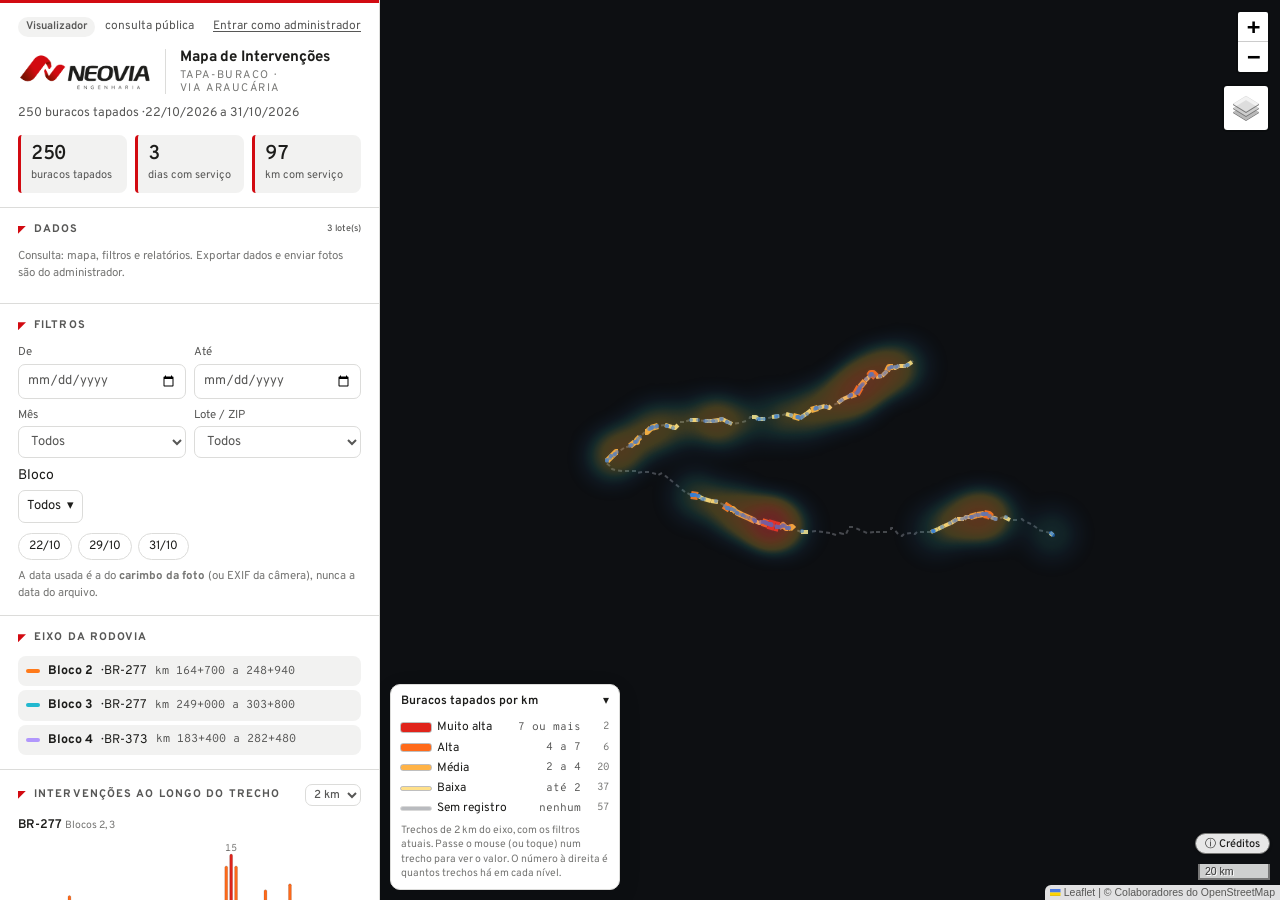
==== index.html @ d88ce9df "Mapa de Intervenções: identidade visual Neovia" ====
<!doctype html>
<html lang="pt-BR">
<head>
<meta charset="utf-8">
<meta name="viewport" content="width=device-width, initial-scale=1, viewport-fit=cover">
<title>Mapa de Intervenções · Neovia Engenharia</title>
<link rel="preconnect" href="https://fonts.googleapis.com">
<link href="https://fonts.googleapis.com/css2?family=Overpass:wght@300;400;600;700;800&family=Overpass+Mono:wght@400;600&display=swap" rel="stylesheet">
<link rel="icon" type="image/png" sizes="32x32" href="recursos/marca/favicon-32.png">
<link rel="apple-touch-icon" href="recursos/marca/favicon-180.png">
<meta name="theme-color" content="#D20A11">
<link rel="stylesheet" href="recursos/leaflet.css">
<link rel="stylesheet" href="recursos/relatorio.css?v=18257045feeb">
<link rel="stylesheet" href="recursos/web.css?v=18257045feeb">
<link rel="stylesheet" href="recursos/marca.css?v=18257045feeb">
</head>
<body data-papel="visualizador">
<div class="app">
  <aside id="painel">
    <div class="head" id="cabecalho">
      <div class="conta"><span class="papel">Visualizador</span><span class="quem">consulta pública</span><a href="admin.html">Entrar como administrador</a></div>
      <div class="marca-topo">
      <img class="marca-logo marca-claro" src="recursos/marca/neovia-logo.png" alt="Neovia Engenharia" width="133" height="38">
      <img class="marca-logo marca-escuro" src="recursos/marca/neovia-logo-negativo.png" alt="Neovia Engenharia" width="122" height="38">
        <span class="marca-sep" aria-hidden="true"></span>
        <h1 class="marca-produto">Mapa de Intervenções<small>Tapa-buraco · Via Araucária</small></h1>
      </div>
      <p id="sub">Carregando dados…</p>
      <div class="kpis">
        
        <div class="kpi"><b id="kInt">–</b><span>buracos tapados</span></div>
        <div class="kpi"><b id="kDias">–</b><span>dias com serviço</span></div>
        <div class="kpi"><b id="kKm">–</b><span>km com serviço</span></div>
        
      </div>
    </div>

    <section>
      <h2>Dados <small id="lotesInfo"></small></h2>
      <div class="row">
        <p class="hint" style="margin:0">Consulta: mapa, filtros e relatórios. Exportar dados e enviar fotos são do administrador.</p>
      </div>
      <p class="hint" id="procInfo"></p>
    </section>

    <section>
      <h2>Filtros</h2>
      <div class="row">
        <label class="f">De<input type="date" id="fDe"></label>
        <label class="f">Até<input type="date" id="fAte"></label>
      </div>
      <div class="row">
        <label class="f">Mês<select id="fMes"><option value="">Todos</option></select></label>
        <label class="f">Lote / ZIP<select id="fLote"><option value="">Todos</option></select></label>
      </div>
      <div class="row">
        <div class="f">Bloco
          <div class="multi" id="fBlocos">
            <button type="button" class="multi-btn" id="fBlocosBtn" aria-haspopup="true" aria-expanded="false" aria-controls="fBlocosMenu">
              <span class="multi-val" id="fBlocosVal">Todos</span><span aria-hidden="true">▾</span></button>
            <div class="multi-menu" id="fBlocosMenu" role="group" aria-label="Blocos" hidden></div>
          </div>
        </div>
      </div>
      <div class="row" style="margin-top:10px"><div class="chips" id="dias"></div></div>
      <p class="hint">A data usada é a do <b>carimbo da foto</b> (ou EXIF da câmera), nunca a data do arquivo.</p>
    </section>

    

    <section>
      <h2>Eixo da rodovia</h2>
      <div class="list" id="blocosList" style="max-height:none;gap:4px"></div>
      
    </section>

    <section>
      <h2>Intervenções ao longo do trecho <small><select id="binKm" style="width:auto;padding:2px 4px;font-size:11.5px"><option value="1">1 km</option><option value="2" selected>2 km</option><option value="5">5 km</option></select></small></h2>
      <div class="chart" id="chKm"></div>
      <p class="hint" id="chKmNota"></p>
      <div class="det" id="detTrecho" role="region" aria-label="Detalhes do intervalo selecionado" hidden></div>
    </section>

    <section>
      <h2>Por dia</h2>
      <div class="chart" id="chDia"></div>
    </section>

    

    <div class="foot">Retrato dos dados de 07/11/2026. 
      Cada ponto é um buraco tapado; o calor mostra onde houve mais intervenções.
      
      <details class="creditos">
        <summary>Créditos e fontes</summary>
        <ul>
          <li>Mapa de ruas: © <a href="https://www.openstreetmap.org/copyright" target="_blank" rel="noopener">Colaboradores do OpenStreetMap</a> (ODbL)</li>
          <li>Imagens de satélite: <a href="https://www.esri.com/" target="_blank" rel="noopener">Esri</a> — Esri, Maxar, Earthstar Geographics e comunidade GIS</li>
          <li>Mapa interativo: <a href="https://leafletjs.com/" target="_blank" rel="noopener">Leaflet</a> (BSD-2) e Leaflet.heat (MIT)</li>
          <li>Fontes: Overpass e Overpass Mono (SIL Open Font License)</li>
          <li>Eixo e estacas: KMZ dos Blocos 2, 3 e 4</li>
          <li>Marca: Neovia Engenharia — Manual Básico de Marca NE-0001</li>
        </ul>
      </details>
    </div>
  </aside>
  <div id="map"></div>
</div>
<div class="lightbox" id="lb"><img alt=""></div>
<div class="toast" id="toast"></div>
<script src="recursos/leaflet.js"></script>
<script src="recursos/leaflet-heat.js"></script>
<script src="dados.js?v=18257045feeb"></script>
<script src="firebase-config.js?v=18257045feeb"></script>
<script src="recursos/ajustes.js?v=18257045feeb"></script>
<script src="recursos/relatorio.js?v=18257045feeb"></script>
</body>
</html>
---- recursos/leaflet.css ----
/* required styles */

.leaflet-pane,
.leaflet-tile,
.leaflet-marker-icon,
.leaflet-marker-shadow,
.leaflet-tile-container,
.leaflet-pane > svg,
.leaflet-pane > canvas,
.leaflet-zoom-box,
.leaflet-image-layer,
.leaflet-layer {
	position: absolute;
	left: 0;
	top: 0;
	}
.leaflet-container {
	overflow: hidden;
	}
.leaflet-tile,
.leaflet-marker-icon,
.leaflet-marker-shadow {
	-webkit-user-select: none;
	   -moz-user-select: none;
	        user-select: none;
	  -webkit-user-drag: none;
	}
/* Prevents IE11 from highlighting tiles in blue */
.leaflet-tile::selection {
	background: transparent;
}
/* Safari renders non-retina tile on retina better with this, but Chrome is worse */
.leaflet-safari .leaflet-tile {
	image-rendering: -webkit-optimize-contrast;
	}
/* hack that prevents hw layers "stretching" when loading new tiles */
.leaflet-safari .leaflet-tile-container {
	width: 1600px;
	height: 1600px;
	-webkit-transform-origin: 0 0;
	}
.leaflet-marker-icon,
.leaflet-marker-shadow {
	display: block;
	}
/* .leaflet-container svg: reset svg max-width decleration shipped in Joomla! (joomla.org) 3.x */
/* .leaflet-container img: map is broken in FF if you have max-width: 100% on tiles */
.leaflet-container .leaflet-overlay-pane svg {
	max-width: none !important;
	max-height: none !important;
	}
.leaflet-container .leaflet-marker-pane img,
.leaflet-container .leaflet-shadow-pane img,
.leaflet-container .leaflet-tile-pane img,
.leaflet-container img.leaflet-image-layer,
.leaflet-container .leaflet-tile {
	max-width: none !important;
	max-height: none !important;
	width: auto;
	padding: 0;
	}

.leaflet-container img.leaflet-tile {
	/* See: https://bugs.chromium.org/p/chromium/issues/detail?id=600120 */
	mix-blend-mode: plus-lighter;
}

.leaflet-container.leaflet-touch-zoom {
	-ms-touch-action: pan-x pan-y;
	touch-action: pan-x pan-y;
	}
.leaflet-container.leaflet-touch-drag {
	-ms-touch-action: pinch-zoom;
	/* Fallback for FF which doesn't support pinch-zoom */
	touch-action: none;
	touch-action: pinch-zoom;
}
.leaflet-container.leaflet-touch-drag.leaflet-touch-zoom {
	-ms-touch-action: none;
	touch-action: none;
}
.leaflet-container {
	-webkit-tap-highlight-color: transparent;
}
.leaflet-container a {
	-webkit-tap-highlight-color: rgba(51, 181, 229, 0.4);
}
.leaflet-tile {
	filter: inherit;
	visibility: hidden;
	}
.leaflet-tile-loaded {
	visibility: inherit;
	}
.leaflet-zoom-box {
	width: 0;
	height: 0;
	-moz-box-sizing: border-box;
	     box-sizing: border-box;
	z-index: 800;
	}
/* workaround for https://bugzilla.mozilla.org/show_bug.cgi?id=888319 */
.leaflet-overlay-pane svg {
	-moz-user-select: none;
	}

.leaflet-pane         { z-index: 400; }

.leaflet-tile-pane    { z-index: 200; }
.leaflet-overlay-pane { z-index: 400; }
.leaflet-shadow-pane  { z-index: 500; }
.leaflet-marker-pane  { z-index: 600; }
.leaflet-tooltip-pane   { z-index: 650; }
.leaflet-popup-pane   { z-index: 700; }

.leaflet-map-pane canvas { z-index: 100; }
.leaflet-map-pane svg    { z-index: 200; }

.leaflet-vml-shape {
	width: 1px;
	height: 1px;
	}
.lvml {
	behavior: url(#default#VML);
	display: inline-block;
	position: absolute;
	}


/* control positioning */

.leaflet-control {
	position: relative;
	z-index: 800;
	pointer-events: visiblePainted; /* IE 9-10 doesn't have auto */
	pointer-events: auto;
	}
.leaflet-top,
.leaflet-bottom {
	position: absolute;
	z-index: 1000;
	pointer-events: none;
	}
.leaflet-top {
	top: 0;
	}
.leaflet-right {
	right: 0;
	}
.leaflet-bottom {
	bottom: 0;
	}
.leaflet-left {
	left: 0;
	}
.leaflet-control {
	float: left;
	clear: both;
	}
.leaflet-right .leaflet-control {
	float: right;
	}
.leaflet-top .leaflet-control {
	margin-top: 10px;
	}
.leaflet-bottom .leaflet-control {
	margin-bottom: 10px;
	}
.leaflet-left .leaflet-control {
	margin-left: 10px;
	}
.leaflet-right .leaflet-control {
	margin-right: 10px;
	}


/* zoom and fade animations */

.leaflet-fade-anim .leaflet-popup {
	opacity: 0;
	-webkit-transition: opacity 0.2s linear;
	   -moz-transition: opacity 0.2s linear;
	        transition: opacity 0.2s linear;
	}
.leaflet-fade-anim .leaflet-map-pane .leaflet-popup {
	opacity: 1;
	}
.leaflet-zoom-animated {
	-webkit-transform-origin: 0 0;
	    -ms-transform-origin: 0 0;
	        transform-origin: 0 0;
	}
svg.leaflet-zoom-animated {
	will-change: transform;
}

.leaflet-zoom-anim .leaflet-zoom-animated {
	-webkit-transition: -webkit-transform 0.25s cubic-bezier(0,0,0.25,1);
	   -moz-transition:    -moz-transform 0.25s cubic-bezier(0,0,0.25,1);
	        transition:         transform 0.25s cubic-bezier(0,0,0.25,1);
	}
.leaflet-zoom-anim .leaflet-tile,
.leaflet-pan-anim .leaflet-tile {
	-webkit-transition: none;
	   -moz-transition: none;
	        transition: none;
	}

.leaflet-zoom-anim .leaflet-zoom-hide {
	visibility: hidden;
	}


/* cursors */

.leaflet-interactive {
	cursor: pointer;
	}
.leaflet-grab {
	cursor: -webkit-grab;
	cursor:    -moz-grab;
	cursor:         grab;
	}
.leaflet-crosshair,
.leaflet-crosshair .leaflet-interactive {
	cursor: crosshair;
	}
.leaflet-popup-pane,
.leaflet-control {
	cursor: auto;
	}
.leaflet-dragging .leaflet-grab,
.leaflet-dragging .leaflet-grab .leaflet-interactive,
.leaflet-dragging .leaflet-marker-draggable {
	cursor: move;
	cursor: -webkit-grabbing;
	cursor:    -moz-grabbing;
	cursor:         grabbing;
	}

/* marker & overlays interactivity */
.leaflet-marker-icon,
.leaflet-marker-shadow,
.leaflet-image-layer,
.leaflet-pane > svg path,
.leaflet-tile-container {
	pointer-events: none;
	}

.leaflet-marker-icon.leaflet-interactive,
.leaflet-image-layer.leaflet-interactive,
.leaflet-pane > svg path.leaflet-interactive,
svg.leaflet-image-layer.leaflet-interactive path {
	pointer-events: visiblePainted; /* IE 9-10 doesn't have auto */
	pointer-events: auto;
	}

/* visual tweaks */

.leaflet-container {
	background: #ddd;
	outline-offset: 1px;
	}
.leaflet-container a {
	color: #0078A8;
	}
.leaflet-zoom-box {
	border: 2px dotted #38f;
	background: rgba(255,255,255,0.5);
	}


/* general typography */
.leaflet-container {
	font-family: "Helvetica Neue", Arial, Helvetica, sans-serif;
	font-size: 12px;
	font-size: 0.75rem;
	line-height: 1.5;
	}


/* general toolbar styles */

.leaflet-bar {
	box-shadow: 0 1px 5px rgba(0,0,0,0.65);
	border-radius: 4px;
	}
.leaflet-bar a {
	background-color: #fff;
	border-bottom: 1px solid #ccc;
	width: 26px;
	height: 26px;
	line-height: 26px;
	display: block;
	text-align: center;
	text-decoration: none;
	color: black;
	}
.leaflet-bar a,
.leaflet-control-layers-toggle {
	background-position: 50% 50%;
	background-repeat: no-repeat;
	display: block;
	}
.leaflet-bar a:hover,
.leaflet-bar a:focus {
	background-color: #f4f4f4;
	}
.leaflet-bar a:first-child {
	border-top-left-radius: 4px;
	border-top-right-radius: 4px;
	}
.leaflet-bar a:last-child {
	border-bottom-left-radius: 4px;
	border-bottom-right-radius: 4px;
	border-bottom: none;
	}
.leaflet-bar a.leaflet-disabled {
	cursor: default;
	background-color: #f4f4f4;
	color: #bbb;
	}

.leaflet-touch .leaflet-bar a {
	width: 30px;
	height: 30px;
	line-height: 30px;
	}
.leaflet-touch .leaflet-bar a:first-child {
	border-top-left-radius: 2px;
	border-top-right-radius: 2px;
	}
.leaflet-touch .leaflet-bar a:last-child {
	border-bottom-left-radius: 2px;
	border-bottom-right-radius: 2px;
	}

/* zoom control */

.leaflet-control-zoom-in,
.leaflet-control-zoom-out {
	font: bold 18px 'Lucida Console', Monaco, monospace;
	text-indent: 1px;
	}

.leaflet-touch .leaflet-control-zoom-in, .leaflet-touch .leaflet-control-zoom-out  {
	font-size: 22px;
	}


/* layers control */

.leaflet-control-layers {
	box-shadow: 0 1px 5px rgba(0,0,0,0.4);
	background: #fff;
	border-radius: 5px;
	}
.leaflet-control-layers-toggle {
	background-image: url(images/layers.png);
	width: 36px;
	height: 36px;
	}
.leaflet-retina .leaflet-control-layers-toggle {
	background-image: url(images/layers-2x.png);
	background-size: 26px 26px;
	}
.leaflet-touch .leaflet-control-layers-toggle {
	width: 44px;
	height: 44px;
	}
.leaflet-control-layers .leaflet-control-layers-list,
.leaflet-control-layers-expanded .leaflet-control-layers-toggle {
	display: none;
	}
.leaflet-control-layers-expanded .leaflet-control-layers-list {
	display: block;
	position: relative;
	}
.leaflet-control-layers-expanded {
	padding: 6px 10px 6px 6px;
	color: #333;
	background: #fff;
	}
.leaflet-control-layers-scrollbar {
	overflow-y: scroll;
	overflow-x: hidden;
	padding-right: 5px;
	}
.leaflet-control-layers-selector {
	margin-top: 2px;
	position: relative;
	top: 1px;
	}
.leaflet-control-layers label {
	display: block;
	font-size: 13px;
	font-size: 1.08333em;
	}
.leaflet-control-layers-separator {
	height: 0;
	border-top: 1px solid #ddd;
	margin: 5px -10px 5px -6px;
	}

/* Default icon URLs */
.leaflet-default-icon-path { /* used only in path-guessing heuristic, see L.Icon.Default */
	background-image: url(images/marker-icon.png);
	}


/* attribution and scale controls */

.leaflet-container .leaflet-control-attribution {
	background: #fff;
	background: rgba(255, 255, 255, 0.8);
	margin: 0;
	}
.leaflet-control-attribution,
.leaflet-control-scale-line {
	padding: 0 5px;
	color: #333;
	line-height: 1.4;
	}
.leaflet-control-attribution a {
	text-decoration: none;
	}
.leaflet-control-attribution a:hover,
.leaflet-control-attribution a:focus {
	text-decoration: underline;
	}
.leaflet-attribution-flag {
	display: inline !important;
	vertical-align: baseline !important;
	width: 1em;
	height: 0.6669em;
	}
.leaflet-left .leaflet-control-scale {
	margin-left: 5px;
	}
.leaflet-bottom .leaflet-control-scale {
	margin-bottom: 5px;
	}
.leaflet-control-scale-line {
	border: 2px solid #777;
	border-top: none;
	line-height: 1.1;
	padding: 2px 5px 1px;
	white-space: nowrap;
	-moz-box-sizing: border-box;
	     box-sizing: border-box;
	background: rgba(255, 255, 255, 0.8);
	text-shadow: 1px 1px #fff;
	}
.leaflet-control-scale-line:not(:first-child) {
	border-top: 2px solid #777;
	border-bottom: none;
	margin-top: -2px;
	}
.leaflet-control-scale-line:not(:first-child):not(:last-child) {
	border-bottom: 2px solid #777;
	}

.leaflet-touch .leaflet-control-attribution,
.leaflet-touch .leaflet-control-layers,
.leaflet-touch .leaflet-bar {
	box-shadow: none;
	}
.leaflet-touch .leaflet-control-layers,
.leaflet-touch .leaflet-bar {
	border: 2px solid rgba(0,0,0,0.2);
	background-clip: padding-box;
	}


/* popup */

.leaflet-popup {
	position: absolute;
	text-align: center;
	margin-bottom: 20px;
	}
.leaflet-popup-content-wrapper {
	padding: 1px;
	text-align: left;
	border-radius: 12px;
	}
.leaflet-popup-content {
	margin: 13px 24px 13px 20px;
	line-height: 1.3;
	font-size: 13px;
	font-size: 1.08333em;
	min-height: 1px;
	}
.leaflet-popup-content p {
	margin: 17px 0;
	margin: 1.3em 0;
	}
.leaflet-popup-tip-container {
	width: 40px;
	height: 20px;
	position: absolute;
	left: 50%;
	margin-top: -1px;
	margin-left: -20px;
	overflow: hidden;
	pointer-events: none;
	}
.leaflet-popup-tip {
	width: 17px;
	height: 17px;
	padding: 1px;

	margin: -10px auto 0;
	pointer-events: auto;

	-webkit-transform: rotate(45deg);
	   -moz-transform: rotate(45deg);
	    -ms-transform: rotate(45deg);
	        transform: rotate(45deg);
	}
.leaflet-popup-content-wrapper,
.leaflet-popup-tip {
	background: white;
	color: #333;
	box-shadow: 0 3px 14px rgba(0,0,0,0.4);
	}
.leaflet-container a.leaflet-popup-close-button {
	position: absolute;
	top: 0;
	right: 0;
	border: none;
	text-align: center;
	width: 24px;
	height: 24px;
	font: 16px/24px Tahoma, Verdana, sans-serif;
	color: #757575;
	text-decoration: none;
	background: transparent;
	}
.leaflet-container a.leaflet-popup-close-button:hover,
.leaflet-container a.leaflet-popup-close-button:focus {
	color: #585858;
	}
.leaflet-popup-scrolled {
	overflow: auto;
	}

.leaflet-oldie .leaflet-popup-content-wrapper {
	-ms-zoom: 1;
	}
.leaflet-oldie .leaflet-popup-tip {
	width: 24px;
	margin: 0 auto;

	-ms-filter: "progid:DXImageTransform.Microsoft.Matrix(M11=0.70710678, M12=0.70710678, M21=-0.70710678, M22=0.70710678)";
	filter: progid:DXImageTransform.Microsoft.Matrix(M11=0.70710678, M12=0.70710678, M21=-0.70710678, M22=0.70710678);
	}

.leaflet-oldie .leaflet-control-zoom,
.leaflet-oldie .leaflet-control-layers,
.leaflet-oldie .leaflet-popup-content-wrapper,
.leaflet-oldie .leaflet-popup-tip {
	border: 1px solid #999;
	}


/* div icon */

.leaflet-div-icon {
	background: #fff;
	border: 1px solid #666;
	}


/* Tooltip */
/* Base styles for the element that has a tooltip */
.leaflet-tooltip {
	position: absolute;
	padding: 6px;
	background-color: #fff;
	border: 1px solid #fff;
	border-radius: 3px;
	color: #222;
	white-space: nowrap;
	-webkit-user-select: none;
	-moz-user-select: none;
	-ms-user-select: none;
	user-select: none;
	pointer-events: none;
	box-shadow: 0 1px 3px rgba(0,0,0,0.4);
	}
.leaflet-tooltip.leaflet-interactive {
	cursor: pointer;
	pointer-events: auto;
	}
.leaflet-tooltip-top:before,
.leaflet-tooltip-bottom:before,
.leaflet-tooltip-left:before,
.leaflet-tooltip-right:before {
	position: absolute;
	pointer-events: none;
	border: 6px solid transparent;
	background: transparent;
	content: "";
	}

/* Directions */

.leaflet-tooltip-bottom {
	margin-top: 6px;
}
.leaflet-tooltip-top {
	margin-top: -6px;
}
.leaflet-tooltip-bottom:before,
.leaflet-tooltip-top:before {
	left: 50%;
	margin-left: -6px;
	}
.leaflet-tooltip-top:before {
	bottom: 0;
	margin-bottom: -12px;
	border-top-color: #fff;
	}
.leaflet-tooltip-bottom:before {
	top: 0;
	margin-top: -12px;
	margin-left: -6px;
	border-bottom-color: #fff;
	}
.leaflet-tooltip-left {
	margin-left: -6px;
}
.leaflet-tooltip-right {
	margin-left: 6px;
}
.leaflet-tooltip-left:before,
.leaflet-tooltip-right:before {
	top: 50%;
	margin-top: -6px;
	}
.leaflet-tooltip-left:before {
	right: 0;
	margin-right: -12px;
	border-left-color: #fff;
	}
.leaflet-tooltip-right:before {
	left: 0;
	margin-left: -12px;
	border-right-color: #fff;
	}

/* Printing */

@media print {
	/* Prevent printers from removing background-images of controls. */
	.leaflet-control {
		-webkit-print-color-adjust: exact;
		print-color-adjust: exact;
		}
	}
---- recursos/relatorio.css ----
:root{
  --bg:#f3f1ec; --panel:#fbfaf7; --panel-2:#efece5; --line:#dcd7cc; --ink:#1d1f22; --ink-2:#5c5f66; --ink-3:#8b8e95;
  --accent:#e8620c; --accent-ink:#fff; --accent-soft:#fde4d2;
  --ok:#2f7d4f; --warn:#b7791f; --bad:#c62828; --bad-soft:#fbe0de; --pt:#1f6feb;
  --radius:10px; --shadow:0 1px 2px rgba(0,0,0,.06),0 6px 24px rgba(0,0,0,.08);
  --mono:"IBM Plex Mono",ui-monospace,Menlo,Consolas,monospace;
  --sans:"IBM Plex Sans",system-ui,-apple-system,"Segoe UI",Roboto,sans-serif;
}
@media (prefers-color-scheme: dark){
  :root:not([data-theme="light"]){
    --bg:#121417; --panel:#181b1f; --panel-2:#20242a; --line:#2c3138; --ink:#e9e7e2; --ink-2:#a9adb4; --ink-3:#737881;
    --accent:#ff7a1a; --accent-ink:#111; --accent-soft:#3a2414; --bad:#ff5a4e; --bad-soft:#3b1d1b; --pt:#58a6ff; --ok:#4cc38a;
    --shadow:0 1px 2px rgba(0,0,0,.4),0 8px 28px rgba(0,0,0,.45);
  }
}
:root[data-theme="dark"]{
  --bg:#121417; --panel:#181b1f; --panel-2:#20242a; --line:#2c3138; --ink:#e9e7e2; --ink-2:#a9adb4; --ink-3:#737881;
  --accent:#ff7a1a; --accent-ink:#111; --accent-soft:#3a2414; --bad:#ff5a4e; --bad-soft:#3b1d1b; --pt:#58a6ff; --ok:#4cc38a;
  --shadow:0 1px 2px rgba(0,0,0,.4),0 8px 28px rgba(0,0,0,.45);
}
*{box-sizing:border-box}
html,body{margin:0;height:100%;background:var(--bg);color:var(--ink);font:14px/1.45 var(--sans);-webkit-font-smoothing:antialiased}
button,input,select{font:inherit;color:inherit}
.app{display:grid;grid-template-columns:380px 1fr;height:100dvh}
[hidden]{display:none!important}
#map{height:100%;width:100%;background:#0d0f12}
aside{background:var(--panel);border-right:1px solid var(--line);overflow-y:auto;overscroll-behavior:contain;display:flex;flex-direction:column}
.head{padding:18px 18px 14px;border-bottom:1px solid var(--line);position:sticky;top:0;background:var(--panel);z-index:5}
.head h1{margin:0;font-size:17px;font-weight:700;letter-spacing:-.01em;display:flex;align-items:center;gap:8px}
.head h1::before{content:"";width:10px;height:10px;border-radius:2px;background:var(--accent);box-shadow:0 0 0 3px var(--accent-soft)}
.head p{margin:4px 0 0;color:var(--ink-2);font-size:12.5px}
.kpis{display:grid;grid-template-columns:repeat(3,1fr);gap:8px;margin-top:12px}
.kpi{background:var(--panel-2);border-radius:8px;padding:8px 10px}
.kpi b{display:block;font:600 20px/1.1 var(--mono);letter-spacing:-.02em}
.kpi span{font-size:11px;color:var(--ink-2)}
.kpi.bad b{color:var(--bad)}
section{padding:14px 18px;border-bottom:1px solid var(--line)}
section h2{margin:0 0 10px;font-size:11px;font-weight:600;text-transform:uppercase;letter-spacing:.08em;color:var(--ink-3);display:flex;justify-content:space-between;align-items:center}
section h2 small{text-transform:none;letter-spacing:0;font-weight:500;color:var(--ink-2)}
.drop{border:1.5px dashed var(--line);border-radius:var(--radius);padding:14px;text-align:center;cursor:pointer;transition:.15s;background:var(--panel-2)}
.drop:hover,.drop.over{border-color:var(--accent);background:var(--accent-soft)}
.drop strong{display:block;font-size:13.5px}
.drop span{font-size:12px;color:var(--ink-2)}
.prog{margin-top:10px;display:none}
.prog.on{display:block}
.bar{height:6px;background:var(--panel-2);border-radius:4px;overflow:hidden}
.bar i{display:block;height:100%;width:0;background:var(--accent);transition:width .2s}
.prog p{margin:6px 0 0;font-size:12px;color:var(--ink-2);font-family:var(--mono)}
.row{display:flex;gap:8px;align-items:center;flex-wrap:wrap}
.row+.row{margin-top:8px}
.btn{border:1px solid var(--line);background:var(--panel);border-radius:8px;padding:7px 11px;cursor:pointer;font-size:12.5px;font-weight:500;white-space:nowrap}
.btn:hover{border-color:var(--ink-3)}
.btn.pri{background:var(--accent);border-color:var(--accent);color:var(--accent-ink)}
.btn.ghost{border-color:transparent;color:var(--ink-2)}
.btn:disabled{opacity:.5;cursor:default}
label.f{display:flex;flex-direction:column;gap:3px;font-size:11.5px;color:var(--ink-2);flex:1;min-width:0}
input[type=date],select,input[type=text]{background:var(--panel);border:1px solid var(--line);border-radius:7px;padding:6px 8px;font-size:13px;width:100%;min-width:0}
input[type=range]{width:100%;accent-color:var(--accent)}
.chk{display:flex;align-items:center;gap:8px;font-size:13px;cursor:pointer;padding:3px 0}
.chk input{accent-color:var(--accent);width:15px;height:15px}
.chk em{font-style:normal;color:var(--ink-3);font-size:12px;margin-left:auto;font-family:var(--mono)}
.chips{display:flex;flex-wrap:wrap;gap:6px}
.chip{border:1px solid var(--line);border-radius:99px;padding:4px 10px;font-size:12px;cursor:pointer;background:var(--panel)}
.chip.on{background:var(--ink);color:var(--panel);border-color:var(--ink)}
.status{font-size:12px;color:var(--ink-2);margin-top:8px;display:flex;gap:6px;align-items:flex-start}
.status::before{content:"";flex:none;width:7px;height:7px;border-radius:50%;background:var(--ink-3);margin-top:5px}
.status.ok::before{background:var(--ok)} .status.warn::before{background:var(--warn)}
.chart{width:100%;overflow:hidden}
.chart svg{display:block;width:100%;height:auto}
.chart .lbl{fill:var(--ink-3);font:10px var(--mono)}
.chart rect.b{fill:var(--accent)}
.chart rect.b:hover{fill:var(--ink)}
.chart rect.z{fill:var(--line)}
.legend{display:flex;align-items:center;gap:8px;font-size:11px;color:var(--ink-2);margin-top:6px}
.legend i{flex:1;height:8px;border-radius:4px;background:linear-gradient(90deg,#2b6cb0,#38b2ac,#ecc94b,#ed8936,#e53e3e)}
.list{display:flex;flex-direction:column;gap:6px;max-height:300px;overflow:auto}
.item{display:flex;gap:10px;align-items:center;padding:6px;border-radius:8px;cursor:pointer;border:1px solid transparent}
.item:hover{background:var(--panel-2);border-color:var(--line)}
.item img{width:52px;height:40px;object-fit:cover;border-radius:5px;flex:none;background:var(--panel-2)}
.item div{min-width:0;font-size:12px;line-height:1.35}
.item b{display:block;font-size:12.5px;white-space:nowrap;overflow:hidden;text-overflow:ellipsis}
.item span{color:var(--ink-2)}
.item.bad b{color:var(--bad)}
.bloco{display:flex;align-items:center;gap:8px;font-size:12.5px;padding:6px 8px;border-radius:8px;background:var(--panel-2)}
.bloco i{width:14px;height:4px;border-radius:2px;flex:none}
.bloco span{color:var(--ink-2);font-family:var(--mono);font-size:11.5px}
.bloco button{margin-left:auto;border:0;background:none;color:var(--ink-3);cursor:pointer;font-size:12px;padding:0 2px}
.bloco button:hover{color:var(--bad)}
.kmlbl{font:600 10px var(--mono);color:#fff;background:rgba(20,22,26,.78);padding:1px 4px;border-radius:3px;white-space:nowrap;transform:translate(-50%,-50%);display:inline-block;pointer-events:none}
details summary{cursor:pointer;font-size:12.5px;color:var(--ink-2);padding:2px 0}
details[open] summary{margin-bottom:8px}
.grid-th{display:grid;grid-template-columns:repeat(4,1fr);gap:6px}
.grid-th figure{margin:0;cursor:pointer}
.grid-th img{width:100%;aspect-ratio:4/3;object-fit:cover;border-radius:5px;display:block}
.grid-th figcaption{font:10px var(--mono);color:var(--ink-3);margin-top:2px;white-space:nowrap;overflow:hidden;text-overflow:ellipsis}
.foot{padding:14px 18px 22px;font-size:11.5px;color:var(--ink-3)}
.foot code{font-family:var(--mono);background:var(--panel-2);padding:1px 4px;border-radius:4px}
.hint{font-size:11.5px;color:var(--ink-3);margin:8px 0 0}
/* popup */
.leaflet-popup-content-wrapper{border-radius:10px;background:var(--panel);color:var(--ink);box-shadow:var(--shadow)}
.leaflet-popup-tip{background:var(--panel)}
.leaflet-popup-content{margin:10px 12px;font:12.5px/1.45 var(--sans);width:260px!important}
.pp img{width:100%;border-radius:6px;display:block;margin-bottom:8px;cursor:zoom-in}
.pp .fotos{display:grid;grid-template-columns:repeat(3,1fr);gap:4px;margin-bottom:8px}
.pp .fotos figure{margin:0;position:relative}
.pp .fotos img{aspect-ratio:4/3;object-fit:cover;margin:0}
.pp .fotos figcaption{position:absolute;left:3px;bottom:3px;font:600 9.5px var(--sans);color:#fff;background:rgba(0,0,0,.65);padding:1px 4px;border-radius:3px}
.grid-th figcaption.mot{white-space:normal;line-height:1.2}
.pp table{width:100%;border-collapse:collapse}
.pp td{padding:2px 0;vertical-align:top}
.pp td:first-child{color:var(--ink-3);width:84px;font-size:11.5px}
.pp .mono{font-family:var(--mono);font-size:11.5px}
.pp .tag{display:inline-block;padding:1px 7px;border-radius:99px;font-size:11px;font-weight:600;margin:0 4px 6px 0}
.tag.bad{background:var(--bad-soft);color:var(--bad)} .tag.warn{background:#fdf0d5;color:#8a5a00} .tag.info{background:var(--panel-2);color:var(--ink-2)}
.pp details{margin-top:6px} .pp details p{font:10.5px/1.4 var(--mono);color:var(--ink-2);margin:4px 0 0;word-break:break-word}
.anom-icon{width:18px;height:18px;border-radius:50%;background:var(--bad);border:2.5px solid #fff;box-shadow:0 0 0 1.5px rgba(120,10,10,.85),0 1px 3px rgba(0,0,0,.45)}
.lightbox{position:fixed;inset:0;background:rgba(0,0,0,.85);display:none;align-items:center;justify-content:center;z-index:2000;padding:16px}
.lightbox.on{display:flex}
.lightbox img{max-width:100%;max-height:90dvh;border-radius:8px}
.toast{position:fixed;left:50%;bottom:22px;transform:translateX(-50%);background:var(--ink);color:var(--panel);padding:9px 14px;border-radius:8px;font-size:13px;z-index:3000;opacity:0;transition:.2s;pointer-events:none;max-width:calc(100vw - 32px)}
.toast.on{opacity:1}
.mtoggle{display:none}
.fullover{position:fixed;inset:0;background:rgba(232,98,12,.12);border:3px dashed var(--accent);z-index:1500;display:none;align-items:center;justify-content:center;font:600 18px var(--sans);color:var(--accent);pointer-events:none}
.fullover.on{display:flex}
@media (max-width: 820px){
  .app{grid-template-columns:1fr;grid-template-rows:1fr}
  #map{height:100dvh}
  aside{position:fixed;left:0;right:0;bottom:0;max-height:78dvh;border-right:0;border-top:1px solid var(--line);border-radius:16px 16px 0 0;box-shadow:var(--shadow);z-index:1000;transform:translateY(calc(100% - 132px));transition:transform .25s ease}
  aside.open{transform:none}
  .head{border-radius:16px 16px 0 0;padding-top:22px;cursor:pointer}
  .head::before{content:"";position:absolute;top:8px;left:50%;width:40px;height:4px;margin-left:-20px;border-radius:2px;background:var(--line)}
  section,.head,.foot{padding-left:16px;padding-right:16px}
  .grid-th{grid-template-columns:repeat(3,1fr)}
  .leaflet-bottom{bottom:132px}
  .leaflet-control-scale{display:none}
}
---- recursos/web.css ----
/* Acréscimos da versão web: barra da conta, papel e páginas de login/painel */
.conta{display:flex;align-items:center;gap:10px;font-size:12px;color:var(--ink-2);margin-bottom:12px;flex-wrap:wrap}
.conta .papel{font-weight:600;font-size:11px;padding:2px 8px;border-radius:99px;background:var(--panel-2);color:var(--ink-2)}
.conta .papel.adm{background:var(--accent-soft);color:var(--accent)}
.conta .quem{flex:1;min-width:0;overflow:hidden;text-overflow:ellipsis;white-space:nowrap}
.conta a,.conta button{color:var(--ink-2);background:none;border:0;padding:0;font:inherit;cursor:pointer;text-decoration:underline;text-underline-offset:2px}
.conta a:hover,.conta button:hover{color:var(--ink)}
.conta form{margin:0}
a.btn{text-decoration:none;display:inline-block}
.bloco{display:flex;align-items:center;gap:8px;font-size:12.5px;padding:6px 8px;border-radius:8px;background:var(--panel-2)}
.bloco i{width:14px;height:4px;border-radius:2px;flex:none}
.bloco span{color:var(--ink-2);font-family:var(--mono);font-size:11.5px}
.kmlbl{font:600 8.5px/1.15 var(--mono);color:#fff;background:rgba(20,22,26,.82);padding:0 3px;border-radius:2px;white-space:nowrap;transform:translate(-50%,-50%);display:inline-block;pointer-events:none}
.pp .fotos{display:grid;grid-template-columns:repeat(3,1fr);gap:4px;margin-bottom:8px}
.pp .fotos figure{margin:0;position:relative}
.pp .fotos img{aspect-ratio:4/3;object-fit:cover;margin:0}
.pp .fotos figcaption{position:absolute;left:3px;bottom:3px;font:600 9.5px var(--sans);color:#fff;background:rgba(0,0,0,.65);padding:1px 4px;border-radius:3px}
.grid-th figcaption.mot{white-space:normal;line-height:1.2}
.btn:focus-visible,a:focus-visible,select:focus-visible,input:focus-visible,summary:focus-visible{outline:2px solid var(--accent);outline-offset:2px}
@media (max-width: 820px){ aside{transform:translateY(calc(100% - 168px))} aside.open{transform:none} .leaflet-bottom{bottom:168px} }
/* dica com a foto do ponto */
.leaflet-tooltip.dica-foto{padding:6px;border-radius:9px;border:1px solid var(--line);background:var(--panel);color:var(--ink);box-shadow:var(--shadow)}
.leaflet-tooltip.dica-foto::before{display:none}
.dica{display:flex;flex-direction:column;gap:2px;width:220px;font:12px/1.35 var(--sans);white-space:normal}
.dica-img{width:220px;height:165px;object-fit:cover;border-radius:6px;background:var(--panel-2);display:block;margin-bottom:4px}
.dica-sem{width:220px;height:80px;display:flex;align-items:center;justify-content:center;border-radius:6px;background:var(--panel-2);color:var(--ink-2);font-weight:600;margin-bottom:4px}
.dica span{color:var(--ink-2)}
.dica-arq{font:10.5px var(--mono);word-break:break-all}
/* resumo por km: um bloco por rodovia; mensagens de vazio */
.ch-rod+.ch-rod{margin-top:14px}
.ch-tit{margin:0 0 6px;font-size:12.5px;font-weight:600}
.ch-tit small{font-weight:400;color:var(--ink-3)}
.ch-nota{margin-top:4px}
.vazio{margin:4px 0;padding:10px 12px;border:1px dashed var(--line);border-radius:8px;color:var(--ink-2);font-size:12.5px;background:var(--panel-2)}
/* o mapa de calor é só visual: não pode capturar o mouse dos pontos (dica e clique) */
.leaflet-heatmap-layer{pointer-events:none}
/* "Ruas (escuro)": os mesmos tiles do OpenStreetMap escurecidos no navegador (sem pedido extra) */
.leaflet-tile-pane .tiles-escuro{filter:invert(1) hue-rotate(180deg) brightness(.9) contrast(.9) saturate(.6)}
.leaflet-container .leaflet-control-attribution{font-size:10.5px;max-width:calc(100vw - 24px);white-space:normal}
/* ---------- hierarquia visual: fundo discreto, intervenções em destaque ---------- */
#map[data-fundo="escuro"] .leaflet-tile-pane .tiles-escuro{filter:invert(1) hue-rotate(180deg) brightness(.72) contrast(.85) saturate(.25)}
#map[data-fundo="ruas"] .leaflet-tile-pane .leaflet-layer{filter:grayscale(.9) contrast(.82) brightness(1.04)}
#map[data-fundo="sat"] .leaflet-tile-pane .leaflet-layer{filter:grayscale(.55) brightness(.62) contrast(.95)}
/* o calor vira apoio: mais transparente, sem esconder os trechos */
.leaflet-heatmap-layer{opacity:.45}
/* rótulos de km sempre legíveis por cima dos trechos */
.kmlbl{box-shadow:0 0 0 1px rgba(255,255,255,.35);letter-spacing:-.02em}
/* rótulo deslocado para não encostar no vizinho: uma linha fina liga ao ponto da estaca */
.kmlbl-desl{position:relative}
.kmlbl-desl::after{content:"";position:absolute;left:50%;width:1px;background:rgba(20,22,26,.7)}
.kmlbl-desl[data-lado="c"]::after{top:100%;height:var(--d)}
.kmlbl-desl[data-lado="b"]::after{bottom:100%;height:var(--d)}
/* legenda */
.legenda-trechos{background:var(--panel);color:var(--ink);border:1px solid var(--line);border-radius:10px;box-shadow:var(--shadow);font:12px/1.35 var(--sans);width:230px;max-width:calc(100vw - 32px);overflow:hidden}
.legenda-trechos .leg-tit{display:flex;justify-content:space-between;align-items:center;width:100%;border:0;background:none;padding:8px 10px;font:600 12px var(--sans);color:var(--ink);cursor:pointer;text-align:left}
.legenda-trechos .leg-corpo{padding:0 10px 8px}
.leg-item{display:grid;grid-template-columns:30px 1fr auto 22px;align-items:center;gap:6px;padding:2px 0}
.leg-item i{display:block;width:30px;border-radius:2px;outline:1px solid rgba(0,0,0,.25)}
.leg-item em{font-style:normal;color:var(--ink-2);font-family:var(--mono);font-size:11px}
.leg-item small{text-align:right;color:var(--ink-3);font-family:var(--mono);font-size:10.5px}
.legenda-trechos p{margin:6px 0 0;color:var(--ink-3);font-size:10.5px}
.dica-trecho{display:flex;flex-direction:column;gap:2px;font:12px/1.35 var(--sans);min-width:190px;white-space:normal}
.dica-trecho span{color:var(--ink-2)}
.dica-trecho .nv{display:flex;align-items:center;gap:6px;color:var(--ink)}
.dica-trecho .nv i{width:18px;height:6px;border-radius:2px;display:inline-block}
@media (max-width: 820px){ .legenda-trechos{width:200px} }
/* de longe, inconsistências menores (continuam visíveis, sem cobrir os trechos) */
#map.zoom-longe .anom-icon{width:10px;height:10px;margin:4px;border-width:1.5px}
/* filtro de vários blocos */
.multi{position:relative;margin-top:3px}
.multi-btn{display:flex;align-items:center;justify-content:space-between;gap:6px;width:100%;min-height:33px;background:var(--panel);border:1px solid var(--line);border-radius:7px;padding:4px 8px;font-size:13px;color:var(--ink);cursor:pointer;text-align:left}
.multi-btn:hover{border-color:var(--ink-3)}
.multi-val{display:flex;flex-wrap:wrap;gap:4px;min-width:0}
.multi-chip{background:var(--accent-soft);color:var(--accent);border-radius:99px;padding:1px 8px;font-size:12px;font-weight:600;white-space:nowrap}
.multi-menu{position:absolute;z-index:1200;left:0;right:0;top:calc(100% + 4px);background:var(--panel);border:1px solid var(--line);border-radius:8px;box-shadow:var(--shadow);padding:6px 10px}
.multi-menu .chk{padding:5px 0}
.multi-menu .chk:first-child{border-bottom:1px solid var(--line);margin-bottom:2px;padding-bottom:7px}
/* legenda: marcador de inconsistência (o mesmo do mapa, sem animação) */
.leg-anom{display:grid;grid-template-columns:30px 1fr auto 22px;align-items:center;gap:6px;padding:4px 0 2px;margin-top:4px;border-top:1px solid var(--line)}
.leg-anom i{width:11px;height:11px;border-radius:50%;background:var(--bad);border:2px solid #fff;box-shadow:0 0 0 1px rgba(120,10,10,.85);justify-self:center}
.leg-anom small{text-align:right;color:var(--ink-3);font-family:var(--mono);font-size:10.5px}
/* resumo por km: barras na cor da intensidade (mesma escala da legenda do mapa) */
.chart rect.b[style]{stroke:rgba(0,0,0,.22);stroke-width:.6}
.chart rect.b[style]:hover{opacity:.7}
/* detalhes de uma barra do resumo por km */
.chart rect.sel{stroke:var(--ink);stroke-width:1.6;stroke-opacity:1}
.det{margin-top:12px;border:1px solid var(--line);border-radius:10px;background:var(--panel-2);padding:12px;display:flex;flex-direction:column;gap:10px}
.det-cab{display:flex;justify-content:space-between;align-items:flex-start;gap:8px;flex-wrap:wrap}
.det-cab h3{margin:2px 0 0;font-size:14px;font-weight:700;text-wrap:balance}
.det-eyebrow{font-size:10.5px;text-transform:uppercase;letter-spacing:.08em;color:var(--ink-3);font-weight:600}
.det-resumo{display:grid;grid-template-columns:1fr;gap:4px;margin:0}
.det-resumo div{display:grid;grid-template-columns:118px 1fr;gap:8px;font-size:12.5px;line-height:1.4}
.det-resumo dt{color:var(--ink-3)}
.det-resumo dd{margin:0;min-width:0;font-variant-numeric:tabular-nums}
.det-nivel{display:inline-flex;align-items:center;gap:6px}
.det-nivel i{width:18px;height:6px;border-radius:2px;display:inline-block}
.det-sub{margin:4px 0 0;font-size:12px;font-weight:600}
.det-sub small{font-weight:400;color:var(--ink-3)}
.det-lista{list-style:none;margin:0;padding:0;display:flex;flex-direction:column;gap:4px;max-height:320px;overflow:auto}
.det-lista li{display:flex;gap:8px;align-items:flex-start;padding:5px;border-radius:7px;cursor:pointer;border:1px solid transparent}
.det-lista li:hover,.det-lista li:focus-visible{background:var(--panel);border-color:var(--line);outline:none}
.det-lista img{width:56px;height:42px;object-fit:cover;border-radius:5px;flex:none;background:var(--panel)}
.det-lista div{display:flex;flex-direction:column;min-width:0;font-size:12px;line-height:1.35}
.det-lista span{color:var(--ink-2)}
.det-lista .det-arq{font:10.5px var(--mono);color:var(--ink-3);word-break:break-all}
.det-falta{margin:0;font-size:11.5px;color:var(--ink-2);border-top:1px dashed var(--line);padding-top:8px}
@media (max-width: 820px){ .det-resumo div{grid-template-columns:100px 1fr} }
/* tela de senha da área do administrador (GitHub Pages) */
.cofre{position:fixed;inset:0;z-index:5000;display:flex;align-items:center;justify-content:center;background:color-mix(in srgb, var(--bg) 82%, transparent);backdrop-filter:blur(6px);padding:16px}
.cofre-caixa{width:min(400px,100%);background:var(--panel);color:var(--ink);border:1px solid var(--line);border-radius:12px;box-shadow:var(--shadow);padding:20px;display:flex;flex-direction:column;gap:8px}
.cofre-caixa h1{margin:0;font-size:17px}
.cofre-caixa p{margin:0;font-size:12.5px;color:var(--ink-2)}
.cofre-caixa label{font-size:12px;color:var(--ink-2);margin-top:4px}
.cofre-caixa input{background:var(--panel);border:1px solid var(--line);border-radius:7px;padding:8px 10px;font-size:14px;color:var(--ink)}
.cofre-msg{min-height:1.2em}
.cofre-msg.erro{color:var(--bad)}
.cofre-acoes{display:flex;justify-content:space-between;align-items:center;gap:8px;margin-top:4px}
.cofre-acoes a{font-size:12.5px;color:var(--ink-2)}
.cofre-campo{display:flex;flex-direction:column;gap:4px}
.cofre-campo[hidden]{display:none}
/* ajustes do administrador (Firebase) */
.btn-aj{margin-top:6px;border:1px solid var(--accent);background:var(--accent-soft);color:var(--accent);border-radius:6px;padding:3px 9px;font:600 11.5px var(--sans);cursor:pointer}
.btn-aj:hover{background:var(--accent);color:var(--accent-ink)}
.grid-th figure .btn-aj,.pp .fotos figure .btn-aj{margin-top:2px;padding:1px 6px;font-size:10.5px;width:100%}
.aj-padrao{margin-top:10px;align-items:center}
.aj-painel{position:fixed;z-index:1600;right:16px;top:16px;bottom:16px;width:360px;max-width:calc(100vw - 32px);overflow:auto;background:var(--panel);color:var(--ink);border:1px solid var(--line);border-radius:12px;box-shadow:var(--shadow);padding:14px;display:flex;flex-direction:column;gap:10px}
.aj-painel[hidden]{display:none}
.aj-cab{display:flex;justify-content:space-between;gap:8px;align-items:flex-start}
.aj-cab h3{margin:2px 0 0;font-size:13px;word-break:break-all}
.aj-foto{width:100%;aspect-ratio:4/3;object-fit:cover;border-radius:8px;cursor:zoom-in;background:var(--panel-2)}
.aj-sit{margin:0;font-size:12.5px}
.aj-tag{color:var(--accent);font-weight:600}
.aj-grupo{display:flex;flex-direction:column;gap:5px;border-top:1px solid var(--line);padding-top:9px}
.aj-rot{font-size:11px;text-transform:uppercase;letter-spacing:.07em;color:var(--ink-3);font-weight:600}
.aj-bts,.aj-linha{display:flex;gap:6px;flex-wrap:wrap}
.aj-bts .btn.on{background:var(--ink);color:var(--panel);border-color:var(--ink)}
.aj-linha input,.aj-linha select{flex:1;min-width:0;background:var(--panel);border:1px solid var(--line);border-radius:7px;padding:6px 8px;font-size:13px;color:var(--ink)}
.aj-msg{margin:0;font-size:12.5px;min-height:1.2em}
.aj-msg.ok{color:var(--ok)} .aj-msg.erro{color:var(--bad)}
@media (max-width: 820px){ .aj-painel{left:8px;right:8px;top:auto;bottom:8px;width:auto;max-height:80dvh} }
.cofre-caixa{border-top:4px solid var(--neo-vermelho,#D20A11)}
.cofre-logo{height:40px;width:auto;align-self:flex-start;margin:2px 0 10px}
---- recursos/marca.css ----
/* ==========================================================================
   Identidade visual Neovia Engenharia
   Fonte: Manual Básico de Aplicações da Nova Identidade (NE-0001, V1)
   - Cores institucionais (tons do vetor do manual):
       vermelho  C0 M100 Y100 K10 · Pantone 485C   #D20A11
       vermelho  C0 M100 Y100 K40 · Pantone 484C   #9C1006
       preto     K100 · Pantone Black C            #1D1D1B
       cinza     K80  · Cool Gray 11C              #575756
       cinza     K40  · Cool Gray 6C               #B2B2B2
   - Tipografia institucional: família Interstate (Light/Regular texto, Bold títulos).
     A Interstate é licenciada; quando não estiver instalada, usa-se a Overpass (SIL OFL),
     da mesma origem (letreiros de rodovia). Dados: Overpass Mono.
   - Logotipo: versão preferencial (degradê) em fundo claro; versão negativa em fundo escuro;
     sem alterar proporção ou cores; área de proteção mínima de 1/3 da altura do símbolo.
   As cores de intensidade do mapa e o vermelho de inconsistência são legenda de dados e não mudam.
   ========================================================================== */
:root{
  --neo-vermelho:#D20A11; --neo-vermelho-esc:#9C1006; --neo-preto:#1D1D1B; --neo-cinza80:#575756; --neo-cinza40:#B2B2B2;
  --bg:#F2F2F1; --panel:#FFFFFF; --panel-2:#F2F2F1; --line:#DCDCDA; --ink:#1D1D1B; --ink-2:#575756; --ink-3:#767674;
  --accent:#D20A11; --accent-ink:#FFFFFF; --accent-soft:#FBE3E4; --accent-texto:#B00D13;
  --sans:"Interstate","Overpass",system-ui,-apple-system,"Segoe UI",Roboto,sans-serif;
  --mono:"Overpass Mono",ui-monospace,Menlo,Consolas,monospace;
}
@media (prefers-color-scheme: dark){
  :root:not([data-theme="light"]){
    --bg:#121211; --panel:#1D1D1B; --panel-2:#272725; --line:#383836; --ink:#F2F2F1; --ink-2:#B2B2B2; --ink-3:#8E8E8C;
    --accent:#E1141B; --accent-ink:#FFFFFF; --accent-soft:#3B1517; --accent-texto:#FF6B70; color-scheme:dark;
  }
}
:root[data-theme="dark"]{
  --bg:#121211; --panel:#1D1D1B; --panel-2:#272725; --line:#383836; --ink:#F2F2F1; --ink-2:#B2B2B2; --ink-3:#8E8E8C;
  --accent:#E1141B; --accent-ink:#FFFFFF; --accent-soft:#3B1517; --accent-texto:#FF6B70; color-scheme:dark;
}
body{font-family:var(--sans)}
/* texto na cor da marca: tom com contraste suficiente em cada tema */
a,.conta .papel.adm,.multi-chip,.topo nav a.destaque,.foto .lnk,.aj-tag,.btn-aj{color:var(--accent-texto)}
.btn-aj{border-color:var(--accent-texto)}
.btn-aj:hover{color:var(--accent-ink)}
.btn.pri,.btn.pri:hover{color:var(--accent-ink)}
.btn.pri:hover{background:var(--neo-vermelho-esc);border-color:var(--neo-vermelho-esc)}

/* ---------- logotipo ---------- */
.marca-topo{display:flex;align-items:center;gap:14px;min-width:0}
.marca-logo{display:block;height:38px;width:auto;flex:none}
.marca-logo.marca-escuro{display:none}
@media (prefers-color-scheme: dark){ :root:not([data-theme="light"]) .marca-logo.marca-claro{display:none} :root:not([data-theme="light"]) .marca-logo.marca-escuro{display:block} }
:root[data-theme="dark"] .marca-logo.marca-claro{display:none}
:root[data-theme="dark"] .marca-logo.marca-escuro{display:block}
.marca-sep{width:1px;align-self:stretch;background:var(--line);flex:none}
.marca-produto,.head h1.marca-produto,.topo h1.marca-produto{display:block;margin:0;font:700 15px/1.15 var(--sans);letter-spacing:-.005em;color:var(--ink);text-wrap:balance}
.marca-produto small{display:block;font-weight:400;font-size:11px;letter-spacing:.14em;text-transform:uppercase;color:var(--ink-3);margin-top:3px}

/* ---------- painel lateral do relatório ---------- */
.head{border-top:3px solid var(--neo-vermelho);padding-top:14px}
.head h1::before{display:none}
.head .marca-topo{margin-bottom:10px}
/* grafismo do manual: o triângulo vermelho que abre cada título */
section h2{color:var(--ink-2);font-weight:700;letter-spacing:.1em}
section h2::before{content:"";width:8px;height:8px;background:var(--neo-vermelho);clip-path:polygon(0 0,100% 0,0 100%);flex:none;align-self:center}
section h2{justify-content:flex-start;gap:8px}
section h2 small,section h2 select{margin-left:auto}
.kpi{border-left:3px solid var(--neo-vermelho);border-radius:4px 8px 8px 4px}
.kpi.bad{border-left-color:var(--bad)}
.kpi b{font-family:var(--mono);font-weight:600}
.chip.on{background:var(--neo-preto);border-color:var(--neo-preto);color:#fff}
@media (prefers-color-scheme: dark){ :root:not([data-theme="light"]) .chip.on{background:var(--ink);color:var(--panel);border-color:var(--ink)} }
:root[data-theme="dark"] .chip.on{background:var(--ink);color:var(--panel);border-color:var(--ink)}
@media (max-width: 820px){ .marca-logo{height:28px} .marca-produto{font-size:14px} .head .marca-topo{margin-bottom:6px} }

/* ---------- créditos do mapa: discretos, sempre acessíveis ---------- */
#map:not(.cred-aberto) .leaflet-control-attribution{display:none}
.leaflet-container .leaflet-control-attribution{border-radius:6px 0 0 0;background:color-mix(in srgb,var(--panel) 88%,transparent);color:var(--ink-2)}
.leaflet-container .leaflet-control-attribution a{color:var(--ink-2)}
.btn-creditos{border:1px solid var(--line);background:color-mix(in srgb,var(--panel) 90%,transparent);color:var(--ink-2);border-radius:99px;padding:2px 9px;font:500 11px var(--sans);cursor:pointer;box-shadow:0 1px 3px rgba(0,0,0,.18)}
.btn-creditos:hover,.btn-creditos[aria-expanded="true"]{color:var(--ink);border-color:var(--ink-3)}
.btn-creditos:focus-visible{outline:2px solid var(--accent);outline-offset:2px}
.creditos{margin-top:10px;font-size:11.5px;color:var(--ink-3)}
.creditos summary{cursor:pointer;color:var(--ink-2)}
.creditos ul{margin:6px 0 0;padding-left:16px;display:flex;flex-direction:column;gap:3px}
.creditos a{color:inherit}
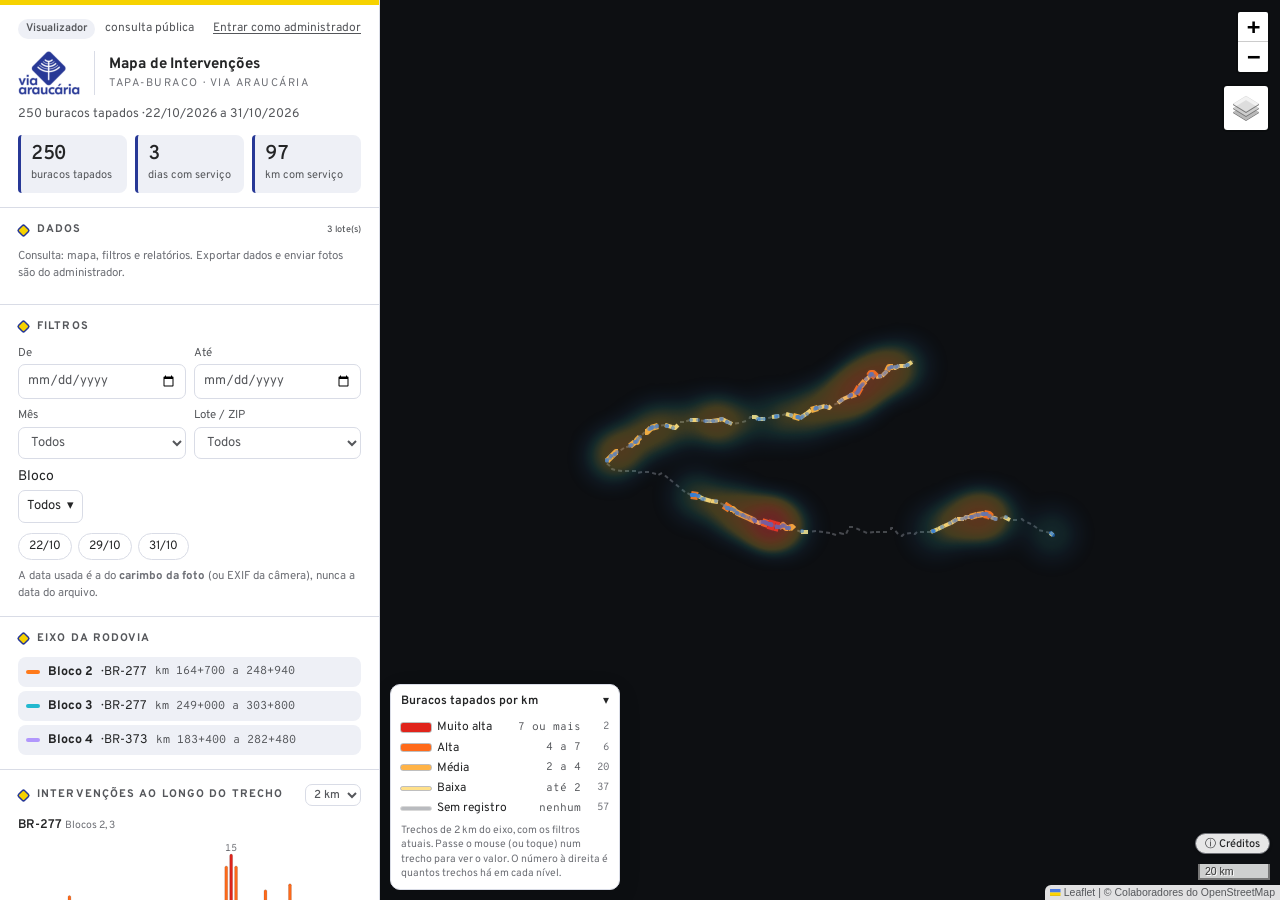
==== commit d9a90787: "Identidade visual Via Araucária: páginas, estilos e logotipos Co-Authored-By: Claude Opus 5.5 <norep" ====
--- a/index.html
+++ b/index.html
@@ -3,16 +3,16 @@
 <head>
 <meta charset="utf-8">
 <meta name="viewport" content="width=device-width, initial-scale=1, viewport-fit=cover">
-<title>Mapa de Intervenções · Neovia Engenharia</title>
+<title>Mapa de Intervenções · Via Araucária</title>
 <link rel="preconnect" href="https://fonts.googleapis.com">
 <link href="https://fonts.googleapis.com/css2?family=Overpass:wght@300;400;600;700;800&family=Overpass+Mono:wght@400;600&display=swap" rel="stylesheet">
 <link rel="icon" type="image/png" sizes="32x32" href="recursos/marca/favicon-32.png">
 <link rel="apple-touch-icon" href="recursos/marca/favicon-180.png">
-<meta name="theme-color" content="#D20A11">
+<meta name="theme-color" content="#273896">
 <link rel="stylesheet" href="recursos/leaflet.css">
-<link rel="stylesheet" href="recursos/relatorio.css?v=18257045feeb">
-<link rel="stylesheet" href="recursos/web.css?v=18257045feeb">
-<link rel="stylesheet" href="recursos/marca.css?v=18257045feeb">
+<link rel="stylesheet" href="recursos/relatorio.css?v=va1">
+<link rel="stylesheet" href="recursos/web.css?v=va1">
+<link rel="stylesheet" href="recursos/marca.css?v=va1">
 </head>
 <body data-papel="visualizador">
 <div class="app">
@@ -20,8 +20,8 @@
     <div class="head" id="cabecalho">
       <div class="conta"><span class="papel">Visualizador</span><span class="quem">consulta pública</span><a href="admin.html">Entrar como administrador</a></div>
       <div class="marca-topo">
-      <img class="marca-logo marca-claro" src="recursos/marca/neovia-logo.png" alt="Neovia Engenharia" width="133" height="38">
-      <img class="marca-logo marca-escuro" src="recursos/marca/neovia-logo-negativo.png" alt="Neovia Engenharia" width="122" height="38">
+      <img class="marca-logo marca-claro" src="recursos/marca/via-araucaria-logo.png" alt="Via Araucária" width="62" height="44">
+      <img class="marca-logo marca-escuro" src="recursos/marca/via-araucaria-logo-negativo.png" alt="Via Araucária" width="62" height="44">
         <span class="marca-sep" aria-hidden="true"></span>
         <h1 class="marca-produto">Mapa de Intervenções<small>Tapa-buraco · Via Araucária</small></h1>
       </div>
@@ -99,7 +99,7 @@
           <li>Mapa interativo: <a href="https://leafletjs.com/" target="_blank" rel="noopener">Leaflet</a> (BSD-2) e Leaflet.heat (MIT)</li>
           <li>Fontes: Overpass e Overpass Mono (SIL Open Font License)</li>
           <li>Eixo e estacas: KMZ dos Blocos 2, 3 e 4</li>
-          <li>Marca: Neovia Engenharia — Manual Básico de Marca NE-0001</li>
+          <li>Marca: Via Araucária</li>
         </ul>
       </details>
     </div>
--- a/recursos/web.css
+++ b/recursos/web.css
@@ -138,5 +138,5 @@
 .aj-msg{margin:0;font-size:12.5px;min-height:1.2em}
 .aj-msg.ok{color:var(--ok)} .aj-msg.erro{color:var(--bad)}
 @media (max-width: 820px){ .aj-painel{left:8px;right:8px;top:auto;bottom:8px;width:auto;max-height:80dvh} }
-.cofre-caixa{border-top:4px solid var(--neo-vermelho,#D20A11)}
+.cofre-caixa{border-top:5px solid var(--va-amarelo,#F6D200)}
 .cofre-logo{height:40px;width:auto;align-self:flex-start;margin:2px 0 10px}
--- a/recursos/marca.css
+++ b/recursos/marca.css
@@ -1,35 +1,28 @@
 /* ==========================================================================
-   Identidade visual Neovia Engenharia
-   Fonte: Manual Básico de Aplicações da Nova Identidade (NE-0001, V1)
-   - Cores institucionais (tons do vetor do manual):
-       vermelho  C0 M100 Y100 K10 · Pantone 485C   #D20A11
-       vermelho  C0 M100 Y100 K40 · Pantone 484C   #9C1006
-       preto     K100 · Pantone Black C            #1D1D1B
-       cinza     K80  · Cool Gray 11C              #575756
-       cinza     K40  · Cool Gray 6C               #B2B2B2
-   - Tipografia institucional: família Interstate (Light/Regular texto, Bold títulos).
-     A Interstate é licenciada; quando não estiver instalada, usa-se a Overpass (SIL OFL),
-     da mesma origem (letreiros de rodovia). Dados: Overpass Mono.
-   - Logotipo: versão preferencial (degradê) em fundo claro; versão negativa em fundo escuro;
-     sem alterar proporção ou cores; área de proteção mínima de 1/3 da altura do símbolo.
+   Identidade visual Via Araucária
+   - Cores: azul principal #273896 · branco #FFFFFF · grafite #242526
+             amarelo do fundo do logotipo #F6D200 (lido da imagem oficial do logo)
+   - Logotipo: azul em fundo claro; versão negativa (branca) em fundo escuro; ícone: losango
+     azul sobre o amarelo. Sem alterar proporção nem cores.
+   - Tipografia: Overpass (SIL OFL), de desenho geométrico e legível; dados em Overpass Mono.
    As cores de intensidade do mapa e o vermelho de inconsistência são legenda de dados e não mudam.
    ========================================================================== */
 :root{
-  --neo-vermelho:#D20A11; --neo-vermelho-esc:#9C1006; --neo-preto:#1D1D1B; --neo-cinza80:#575756; --neo-cinza40:#B2B2B2;
-  --bg:#F2F2F1; --panel:#FFFFFF; --panel-2:#F2F2F1; --line:#DCDCDA; --ink:#1D1D1B; --ink-2:#575756; --ink-3:#767674;
-  --accent:#D20A11; --accent-ink:#FFFFFF; --accent-soft:#FBE3E4; --accent-texto:#B00D13;
-  --sans:"Interstate","Overpass",system-ui,-apple-system,"Segoe UI",Roboto,sans-serif;
+  --va-azul:#273896; --va-azul-esc:#1C2A73; --va-amarelo:#F6D200; --va-grafite:#242526;
+  --bg:#F3F4F8; --panel:#FFFFFF; --panel-2:#EEF0F6; --line:#D9DCE6; --ink:#242526; --ink-2:#55575B; --ink-3:#6E7076;
+  --accent:#273896; --accent-ink:#FFFFFF; --accent-soft:#E3E6F5; --accent-texto:#273896;
+  --sans:"Overpass",system-ui,-apple-system,"Segoe UI",Roboto,sans-serif;
   --mono:"Overpass Mono",ui-monospace,Menlo,Consolas,monospace;
 }
 @media (prefers-color-scheme: dark){
   :root:not([data-theme="light"]){
-    --bg:#121211; --panel:#1D1D1B; --panel-2:#272725; --line:#383836; --ink:#F2F2F1; --ink-2:#B2B2B2; --ink-3:#8E8E8C;
-    --accent:#E1141B; --accent-ink:#FFFFFF; --accent-soft:#3B1517; --accent-texto:#FF6B70; color-scheme:dark;
+    --bg:#161718; --panel:#242526; --panel-2:#2E2F31; --line:#3A3B3D; --ink:#F2F2F3; --ink-2:#B4B6BB; --ink-3:#8E9096;
+    --accent:#4458C8; --accent-ink:#FFFFFF; --accent-soft:#232A4D; --accent-texto:#A9B4F5; color-scheme:dark;
   }
 }
 :root[data-theme="dark"]{
-  --bg:#121211; --panel:#1D1D1B; --panel-2:#272725; --line:#383836; --ink:#F2F2F1; --ink-2:#B2B2B2; --ink-3:#8E8E8C;
-  --accent:#E1141B; --accent-ink:#FFFFFF; --accent-soft:#3B1517; --accent-texto:#FF6B70; color-scheme:dark;
+  --bg:#161718; --panel:#242526; --panel-2:#2E2F31; --line:#3A3B3D; --ink:#F2F2F3; --ink-2:#B4B6BB; --ink-3:#8E9096;
+  --accent:#4458C8; --accent-ink:#FFFFFF; --accent-soft:#232A4D; --accent-texto:#A9B4F5; color-scheme:dark;
 }
 body{font-family:var(--sans)}
 /* texto na cor da marca: tom com contraste suficiente em cada tema */
@@ -37,11 +30,11 @@
 .btn-aj{border-color:var(--accent-texto)}
 .btn-aj:hover{color:var(--accent-ink)}
 .btn.pri,.btn.pri:hover{color:var(--accent-ink)}
-.btn.pri:hover{background:var(--neo-vermelho-esc);border-color:var(--neo-vermelho-esc)}
+.btn.pri:hover{background:var(--va-azul-esc);border-color:var(--va-azul-esc)}
 
 /* ---------- logotipo ---------- */
 .marca-topo{display:flex;align-items:center;gap:14px;min-width:0}
-.marca-logo{display:block;height:38px;width:auto;flex:none}
+.marca-logo{display:block;height:44px;width:auto;flex:none}
 .marca-logo.marca-escuro{display:none}
 @media (prefers-color-scheme: dark){ :root:not([data-theme="light"]) .marca-logo.marca-claro{display:none} :root:not([data-theme="light"]) .marca-logo.marca-escuro{display:block} }
 :root[data-theme="dark"] .marca-logo.marca-claro{display:none}
@@ -51,21 +44,19 @@
 .marca-produto small{display:block;font-weight:400;font-size:11px;letter-spacing:.14em;text-transform:uppercase;color:var(--ink-3);margin-top:3px}
 
 /* ---------- painel lateral do relatório ---------- */
-.head{border-top:3px solid var(--neo-vermelho);padding-top:14px}
+.head{border-top:5px solid var(--va-amarelo);padding-top:14px}
 .head h1::before{display:none}
 .head .marca-topo{margin-bottom:10px}
-/* grafismo do manual: o triângulo vermelho que abre cada título */
+/* grafismo: o losango do símbolo abre cada título */
 section h2{color:var(--ink-2);font-weight:700;letter-spacing:.1em}
-section h2::before{content:"";width:8px;height:8px;background:var(--neo-vermelho);clip-path:polygon(0 0,100% 0,0 100%);flex:none;align-self:center}
+section h2::before{content:"";width:7px;height:7px;background:var(--va-amarelo);box-shadow:0 0 0 1.5px var(--accent);transform:rotate(45deg);border-radius:1px;flex:none;align-self:center;margin:0 2px}
 section h2{justify-content:flex-start;gap:8px}
 section h2 small,section h2 select{margin-left:auto}
-.kpi{border-left:3px solid var(--neo-vermelho);border-radius:4px 8px 8px 4px}
+.kpi{border-left:3px solid var(--accent);border-radius:4px 8px 8px 4px}
 .kpi.bad{border-left-color:var(--bad)}
 .kpi b{font-family:var(--mono);font-weight:600}
-.chip.on{background:var(--neo-preto);border-color:var(--neo-preto);color:#fff}
-@media (prefers-color-scheme: dark){ :root:not([data-theme="light"]) .chip.on{background:var(--ink);color:var(--panel);border-color:var(--ink)} }
-:root[data-theme="dark"] .chip.on{background:var(--ink);color:var(--panel);border-color:var(--ink)}
-@media (max-width: 820px){ .marca-logo{height:28px} .marca-produto{font-size:14px} .head .marca-topo{margin-bottom:6px} }
+.chip.on{background:var(--accent);border-color:var(--accent);color:#fff}
+@media (max-width: 820px){ .marca-logo{height:34px} .marca-produto{font-size:14px} .head .marca-topo{margin-bottom:6px} }
 
 /* ---------- créditos do mapa: discretos, sempre acessíveis ---------- */
 #map:not(.cred-aberto) .leaflet-control-attribution{display:none}
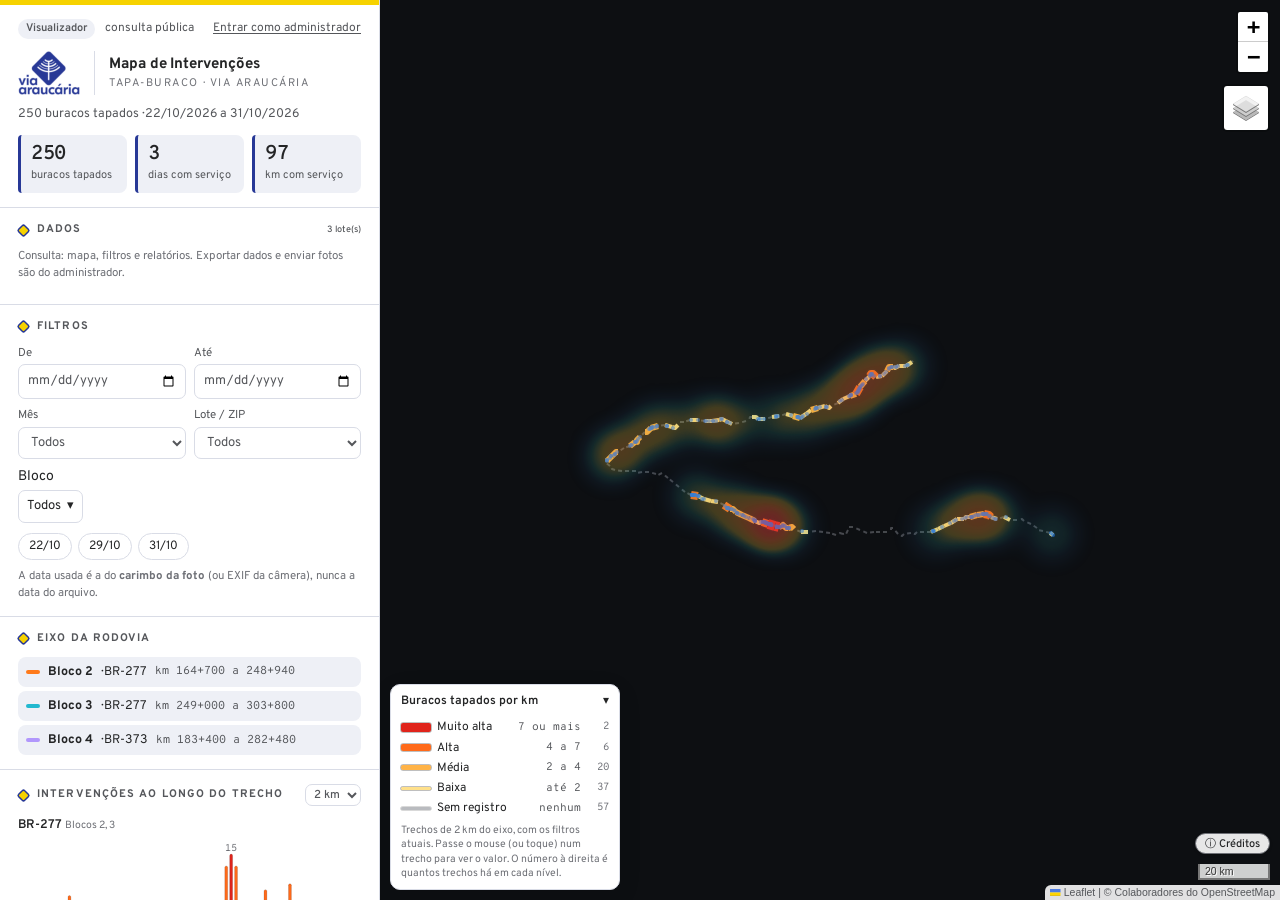
==== commit 6a8654d1: "Decisão do administrador sobre inconsistências (páginas)" ====
--- a/index.html
+++ b/index.html
@@ -10,7 +10,7 @@
 <link rel="apple-touch-icon" href="recursos/marca/favicon-180.png">
 <meta name="theme-color" content="#273896">
 <link rel="stylesheet" href="recursos/leaflet.css">
-<link rel="stylesheet" href="recursos/relatorio.css?v=va1">
+<link rel="stylesheet" href="recursos/relatorio.css?v=dec1">
 <link rel="stylesheet" href="recursos/web.css?v=va1">
 <link rel="stylesheet" href="recursos/marca.css?v=va1">
 </head>
@@ -112,7 +112,7 @@
 <script src="recursos/leaflet-heat.js"></script>
 <script src="dados.js?v=18257045feeb"></script>
 <script src="firebase-config.js?v=18257045feeb"></script>
-<script src="recursos/ajustes.js?v=18257045feeb"></script>
-<script src="recursos/relatorio.js?v=18257045feeb"></script>
+<script src="recursos/ajustes.js?v=dec1"></script>
+<script src="recursos/relatorio.js?v=dec1"></script>
 </body>
 </html>
--- a/recursos/relatorio.css
+++ b/recursos/relatorio.css
@@ -134,3 +134,34 @@
   .leaflet-bottom{bottom:132px}
   .leaflet-control-scale{display:none}
 }
+/* ---------- decisão do administrador sobre uma foto (remover do calor / incorporar / excluir) ---------- */
+.btn-dec{margin-top:6px;border:1px solid var(--accent);background:var(--accent-soft);color:var(--accent-texto,var(--accent));border-radius:6px;padding:3px 9px;font:600 11.5px var(--sans);cursor:pointer}
+.btn-dec:hover{background:var(--accent);color:var(--accent-ink)}
+.grid-th figure .btn-dec,.pp .fotos figure .btn-dec{margin-top:2px;padding:1px 6px;font-size:10.5px;width:100%}
+.item .btn-dec{margin-left:0}
+.dec-painel{position:fixed;z-index:1700;right:16px;top:16px;bottom:16px;width:380px;max-width:calc(100vw - 32px);overflow:auto;background:var(--panel);color:var(--ink);border:1px solid var(--line);border-top:4px solid var(--va-amarelo,var(--accent));border-radius:12px;box-shadow:var(--shadow);padding:14px;display:flex;flex-direction:column;gap:10px}
+.dec-painel[hidden]{display:none}
+.dec-cab{display:flex;justify-content:space-between;gap:8px;align-items:flex-start}
+.dec-cab h3{margin:2px 0 0;font-size:13px;word-break:break-all}
+.dec-eyebrow{font-size:10.5px;text-transform:uppercase;letter-spacing:.1em;color:var(--ink-3);font-weight:700}
+.dec-foto{width:100%;aspect-ratio:4/3;object-fit:cover;border-radius:8px;cursor:zoom-in;background:var(--panel-2)}
+.dec-painel .tag{padding:6px 9px;border-radius:8px;font-size:12px;font-weight:600;margin:0}
+.dec-bloco{border:1px solid var(--line);border-radius:10px;padding:10px;display:flex;flex-direction:column;gap:6px}
+.dec-bloco b{font-size:13px}
+.dec-bloco .hint,.dec-perigo .hint{margin:0;font-size:12px;color:var(--ink-2)}
+.dec-sug{margin:0;font-size:12.5px;background:var(--panel-2);border-radius:7px;padding:7px 9px}
+.dec-linha{display:flex;gap:6px;flex-wrap:wrap}
+.dec-linha select{flex:1 1 140px;width:auto}
+.dec-linha input{flex:1 1 100px;background:var(--panel);border:1px solid var(--line);border-radius:7px;padding:6px 8px;font:13px var(--mono);min-width:0;color:var(--ink)}
+.dec-perigo{border:1px solid var(--bad);border-radius:10px;padding:8px 10px}
+.dec-perigo summary{cursor:pointer;color:var(--bad);font-weight:600;font-size:12.5px}
+.dec-perigo p{font-size:12.5px;margin:8px 0}
+.dec-perigo input[type=text]{background:var(--panel);border:1px solid var(--line);border-radius:7px;padding:6px 8px;width:100%;color:var(--ink)}
+.dec-perigo .chk{margin:8px 0}
+.btn.perigo{color:var(--bad);border-color:var(--bad)}
+.btn.perigo:not(:disabled):hover{background:var(--bad);color:#fff}
+.dec-msg{margin:0;font-size:12.5px;min-height:1.2em}
+.dec-msg.ok{color:var(--ok)} .dec-msg.erro{color:var(--bad)}
+.dec-hist summary{cursor:pointer;font-size:12px;color:var(--ink-2)}
+.dec-hist ul{margin:6px 0 0;padding-left:16px;font-size:12px;display:flex;flex-direction:column;gap:3px}
+.dec-hist li span{display:block;color:var(--ink-3);font-size:11px}
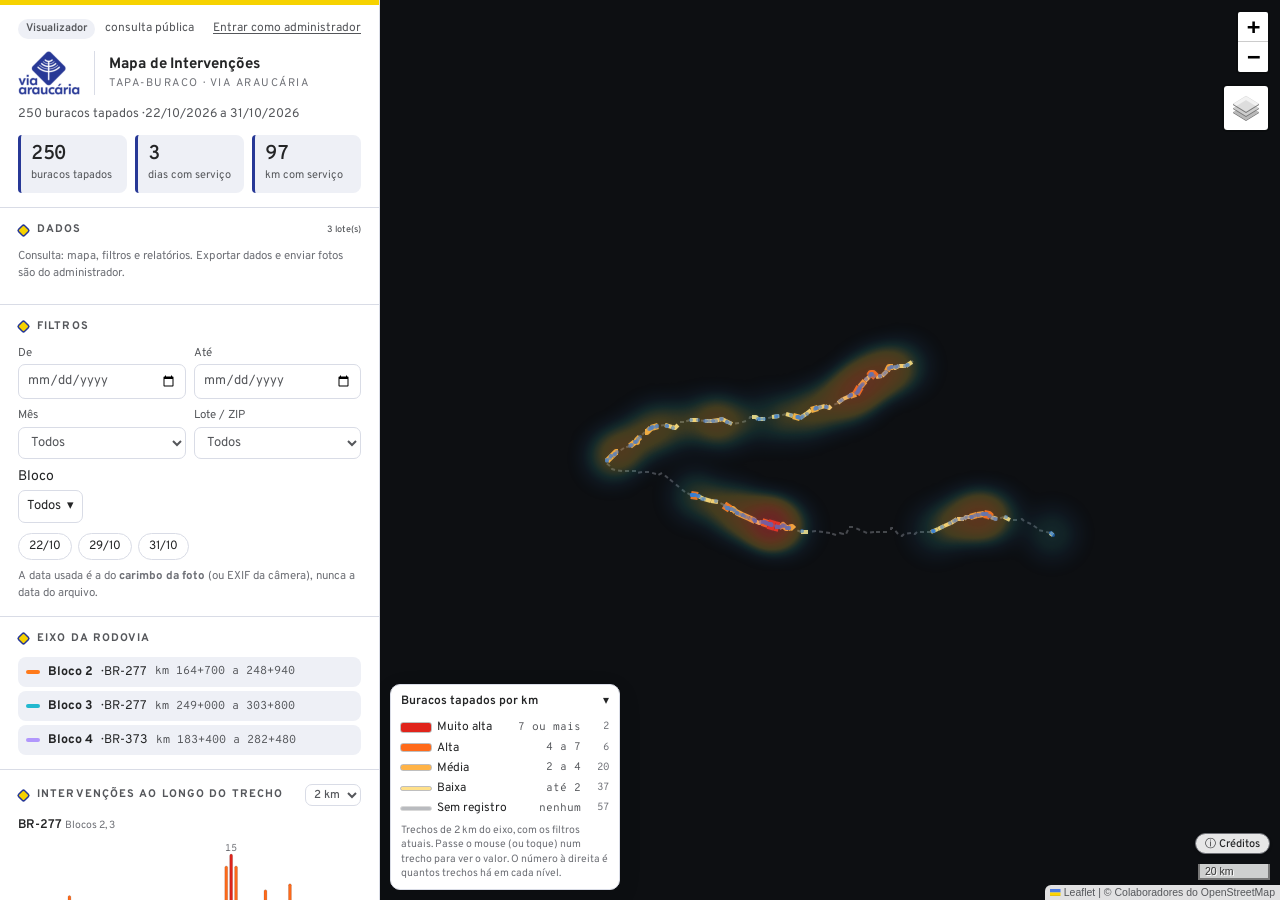
==== commit 2eccf183: "Dica de uso do painel e versão dos arquivos do site" ====
--- a/index.html
+++ b/index.html
@@ -10,9 +10,9 @@
 <link rel="apple-touch-icon" href="recursos/marca/favicon-180.png">
 <meta name="theme-color" content="#273896">
 <link rel="stylesheet" href="recursos/leaflet.css">
-<link rel="stylesheet" href="recursos/relatorio.css?v=dec1">
-<link rel="stylesheet" href="recursos/web.css?v=va1">
-<link rel="stylesheet" href="recursos/marca.css?v=va1">
+<link rel="stylesheet" href="recursos/relatorio.css?v=imp1">
+<link rel="stylesheet" href="recursos/web.css?v=imp1">
+<link rel="stylesheet" href="recursos/marca.css?v=imp1">
 </head>
 <body data-papel="visualizador">
 <div class="app">
@@ -88,6 +88,7 @@
 
     
 
+    <p class="hint dica-uso" style="padding:0 18px">Passe o mouse sobre um ponto para ver os detalhes da intervenção; clique para manter o painel aberto. No celular ou tablet, toque no ponto.</p>
     <div class="foot">Retrato dos dados de 07/11/2026. 
       Cada ponto é um buraco tapado; o calor mostra onde houve mais intervenções.
       
@@ -112,7 +113,7 @@
 <script src="recursos/leaflet-heat.js"></script>
 <script src="dados.js?v=18257045feeb"></script>
 <script src="firebase-config.js?v=18257045feeb"></script>
-<script src="recursos/ajustes.js?v=dec1"></script>
-<script src="recursos/relatorio.js?v=dec1"></script>
+<script src="recursos/ajustes.js?v=imp1"></script>
+<script src="recursos/relatorio.js?v=imp1"></script>
 </body>
 </html>
--- a/recursos/relatorio.css
+++ b/recursos/relatorio.css
@@ -165,3 +165,6 @@
 .dec-hist summary{cursor:pointer;font-size:12px;color:var(--ink-2)}
 .dec-hist ul{margin:6px 0 0;padding-left:16px;font-size:12px;display:flex;flex-direction:column;gap:3px}
 .dec-hist li span{display:block;color:var(--ink-3);font-size:11px}
+
+/* painel de detalhes: campo não identificado */
+.pp .nd,.nd{color:#8a5a00;font-style:italic;font-size:11.5px}
--- a/recursos/web.css
+++ b/recursos/web.css
@@ -105,6 +105,8 @@
 .det-lista .det-arq{font:10.5px var(--mono);color:var(--ink-3);word-break:break-all}
 .det-falta{margin:0;font-size:11.5px;color:var(--ink-2);border-top:1px dashed var(--line);padding-top:8px}
 @media (max-width: 820px){ .det-resumo div{grid-template-columns:100px 1fr} }
+/* rótulo da foto (Antes/Tapado e hora) no canto de cima, para não cobrir os botões Ajustar/Gerenciar */
+.pp .fotos figcaption{top:3px;bottom:auto}
 /* tela de senha da área do administrador (GitHub Pages) */
 .cofre{position:fixed;inset:0;z-index:5000;display:flex;align-items:center;justify-content:center;background:color-mix(in srgb, var(--bg) 82%, transparent);backdrop-filter:blur(6px);padding:16px}
 .cofre-caixa{width:min(400px,100%);background:var(--panel);color:var(--ink);border:1px solid var(--line);border-radius:12px;box-shadow:var(--shadow);padding:20px;display:flex;flex-direction:column;gap:8px}
